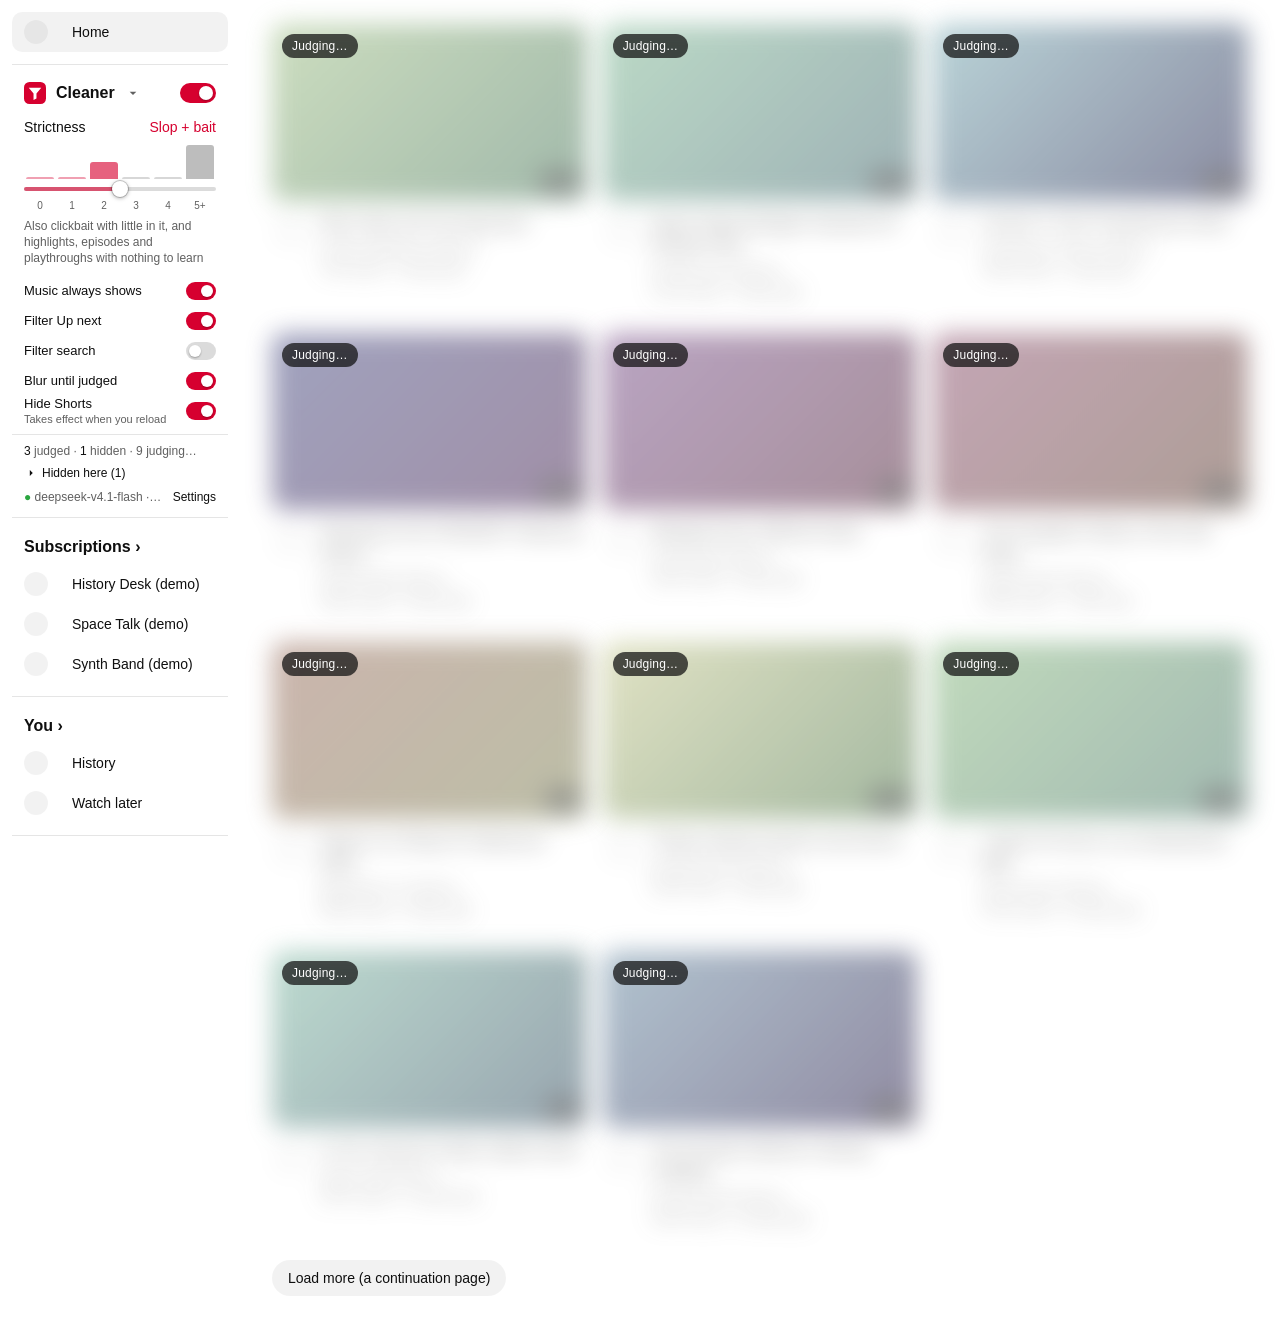
==== dev/mock-youtube.html @ 95308efe "Add YouTube Cleaner extension A Chrome extension that hides YouTube Shorts everywhere and filters ba" ====
<!doctype html>
<html lang="en">
  <head>
    <meta charset="utf-8" />
    <title>YouTube mock (dev)</title>
    <!-- Dev-only: a rough YouTube Home (menu and grid) that runs the real hook, content script, panel and CSS with the
         fake chrome.* API in dev/chrome-shim.js. ?dark for dark mode, ?nokey to see the panel without a key, ?slow for a slow second look. -->
    <link rel="stylesheet" href="/src/content/content.css" />
    <style>
      :root { --bg: #fff; --fg: #0f0f0f; --muted: #606060; --hover: rgba(0, 0, 0, 0.05); --line: rgba(0, 0, 0, 0.1); }
      html[dark] { --bg: #0f0f0f; --fg: #f1f1f1; --muted: #aaa; --hover: rgba(255, 255, 255, 0.1); --line: rgba(255, 255, 255, 0.2); }
      body { margin: 0; background: var(--bg); color: var(--fg); font: 14px/20px Roboto, Arial, sans-serif; }
      ytd-app { display: flex; }
      #guide-inner-content { width: 240px; flex: none; height: 100vh; overflow-y: auto; position: sticky; top: 0; }
      ytd-guide-renderer, ytd-guide-section-renderer, ytd-browse, ytd-rich-item-renderer { display: block; }
      ytd-guide-section-renderer { padding: 12px 0; border-bottom: 1px solid var(--line); margin: 0 12px; }
      ytd-guide-section-renderer h3 { margin: 6px 12px; font-size: 16px; font-weight: 600; }
      .entry { display: flex; align-items: center; gap: 24px; height: 40px; padding: 0 12px; border-radius: 10px; font-weight: 500; }
      .entry.on { background: var(--hover); }
      .entry i { width: 24px; height: 24px; border-radius: 50%; background: var(--hover); }
      ytd-browse { flex: 1; padding: 24px; }
      #contents { display: flex; flex-wrap: wrap; }
      ytd-rich-item-renderer { width: calc(33.333% - 16px); margin: 0 8px 32px; }
      .thumb { display: block; position: relative; aspect-ratio: 16 / 9; border-radius: 12px; background: linear-gradient(135deg, hsl(var(--h) 60% 55%), hsl(calc(var(--h) + 50) 60% 35%)); }
      .dur { position: absolute; right: 8px; bottom: 8px; background: rgba(0, 0, 0, 0.75); color: #fff; font-size: 12px; font-weight: 500; padding: 1px 4px; border-radius: 4px; }
      .details { display: flex; gap: 12px; margin-top: 12px; }
      .avatar { width: 36px; height: 36px; border-radius: 50%; background: var(--hover); flex: none; }
      h3 { margin: 0 0 4px; font-size: 16px; line-height: 22px; font-weight: 500; }
      h3 a, .metadata-row a { color: inherit; text-decoration: none; }
      .metadata-row { color: var(--muted); }
      #more { margin: 0 8px; padding: 8px 16px; border-radius: 18px; border: 0; background: var(--hover); color: var(--fg); font: inherit; cursor: pointer; }
    </style>
  </head>
  <body>
    <ytd-app>
      <div id="guide-inner-content">
        <ytd-guide-renderer>
          <div id="sections">
            <ytd-guide-section-renderer><div class="entry on"><i></i>Home</div></ytd-guide-section-renderer>
            <ytd-guide-section-renderer>
              <h3>Subscriptions ›</h3>
              <div class="entry"><i></i>History Desk (demo)</div>
              <div class="entry"><i></i>Space Talk (demo)</div>
              <div class="entry"><i></i>Synth Band (demo)</div>
            </ytd-guide-section-renderer>
            <ytd-guide-section-renderer>
              <h3>You ›</h3>
              <div class="entry"><i></i>History</div>
              <div class="entry"><i></i>Watch later</div>
            </ytd-guide-section-renderer>
          </div>
        </ytd-guide-renderer>
      </div>
      <ytd-browse page-subtype="home">
        <div id="contents"></div>
        <button id="more" type="button">Load more (a continuation page)</button>
      </ytd-browse>
    </ytd-app>
    <script>
      if (new URLSearchParams(location.search).has('dark')) document.documentElement.setAttribute('dark', '');
      // The content script only judges on YouTube's own paths.
      history.replaceState(null, '', '/' + location.search);
    </script>
    <script src="/dev/chrome-shim.js"></script>
    <script src="/src/page/hook.js"></script>
    <script src="/src/shared/core.js"></script>
    <script src="/src/content/panel.js"></script>
    <script src="/src/content/main.js"></script>
    <script src="/dev/mock-youtube.js"></script>
  </body>
</html>
---- src/content/content.css ----
/* Cards judged below the bar. The grid is a flex wrap, so the rest close up with no gap. */
[data-ytc-hidden] {
  display: none !important;
}

/* Cards waiting for a verdict stay blurred. html[data-ytc-blur] lists the feeds where that's on; the page hook sets it
   before the first paint, and the content script marks each card data-ytc-ok once it's judged. */
:is(
    html[data-ytc-blur~="home"] ytd-browse[page-subtype="home"] ytd-rich-item-renderer,
    html[data-ytc-blur~="watch"] ytd-watch-next-secondary-results-renderer :is(yt-lockup-view-model, ytd-compact-video-renderer),
    html[data-ytc-blur~="search"] ytd-search ytd-video-renderer
  )
  > * {
  transition: filter 0.35s ease, opacity 0.35s ease;
}
:is(
    html[data-ytc-blur~="home"] ytd-browse[page-subtype="home"] ytd-rich-item-renderer,
    html[data-ytc-blur~="watch"] ytd-watch-next-secondary-results-renderer :is(yt-lockup-view-model, ytd-compact-video-renderer),
    html[data-ytc-blur~="search"] ytd-search ytd-video-renderer
  ):not([data-ytc-ok], [data-ytc-hidden]) {
  position: relative;
}
:is(
    html[data-ytc-blur~="home"] ytd-browse[page-subtype="home"] ytd-rich-item-renderer,
    html[data-ytc-blur~="watch"] ytd-watch-next-secondary-results-renderer :is(yt-lockup-view-model, ytd-compact-video-renderer),
    html[data-ytc-blur~="search"] ytd-search ytd-video-renderer
  ):not([data-ytc-ok], [data-ytc-hidden])
  > * {
  filter: blur(12px) saturate(0.4);
  opacity: 0.55;
}
:is(
    html[data-ytc-blur~="home"] ytd-browse[page-subtype="home"] ytd-rich-item-renderer,
    html[data-ytc-blur~="watch"] ytd-watch-next-secondary-results-renderer :is(yt-lockup-view-model, ytd-compact-video-renderer),
    html[data-ytc-blur~="search"] ytd-search ytd-video-renderer
  ):not([data-ytc-ok], [data-ytc-hidden])::after {
  content: "Judging…";
  position: absolute;
  top: 10px;
  left: 10px;
  z-index: 2;
  padding: 4px 10px;
  border-radius: 999px;
  background: rgba(15, 15, 15, 0.72);
  color: #fff;
  font: 500 12px/16px Roboto, Arial, sans-serif;
  letter-spacing: 0.2px;
  pointer-events: none;
  animation: ytc-pulse 1.4s ease-in-out infinite;
}
@keyframes ytc-pulse {
  50% {
    opacity: 0.55;
  }
}

/* Shorts the page hook couldn't drop from the data (html[data-ytc-shorts] is set while "Hide Shorts" is on). */
html[data-ytc-shorts] ytd-reel-shelf-renderer,
html[data-ytc-shorts] ytd-rich-shelf-renderer[is-shorts],
html[data-ytc-shorts] ytd-rich-section-renderer:has(ytd-rich-shelf-renderer[is-shorts]),
html[data-ytc-shorts] ytd-rich-section-renderer:has(ytm-shorts-lockup-view-model),
html[data-ytc-shorts] grid-shelf-view-model:has(ytm-shorts-lockup-view-model),
html[data-ytc-shorts] ytd-rich-item-renderer:has(ytm-shorts-lockup-view-model),
html[data-ytc-shorts] ytm-shorts-lockup-view-model-v2,
html[data-ytc-shorts] ytm-shorts-lockup-view-model,
html[data-ytc-shorts] ytd-video-renderer:has(a[href^="/shorts/"]),
html[data-ytc-shorts] ytd-guide-entry-renderer:has(a[href^="/shorts"]),
html[data-ytc-shorts] ytd-mini-guide-entry-renderer:has(a[href^="/shorts"]),
html[data-ytc-shorts] yt-tab-shape[tab-title="Shorts"] {
  display: none !important;
}
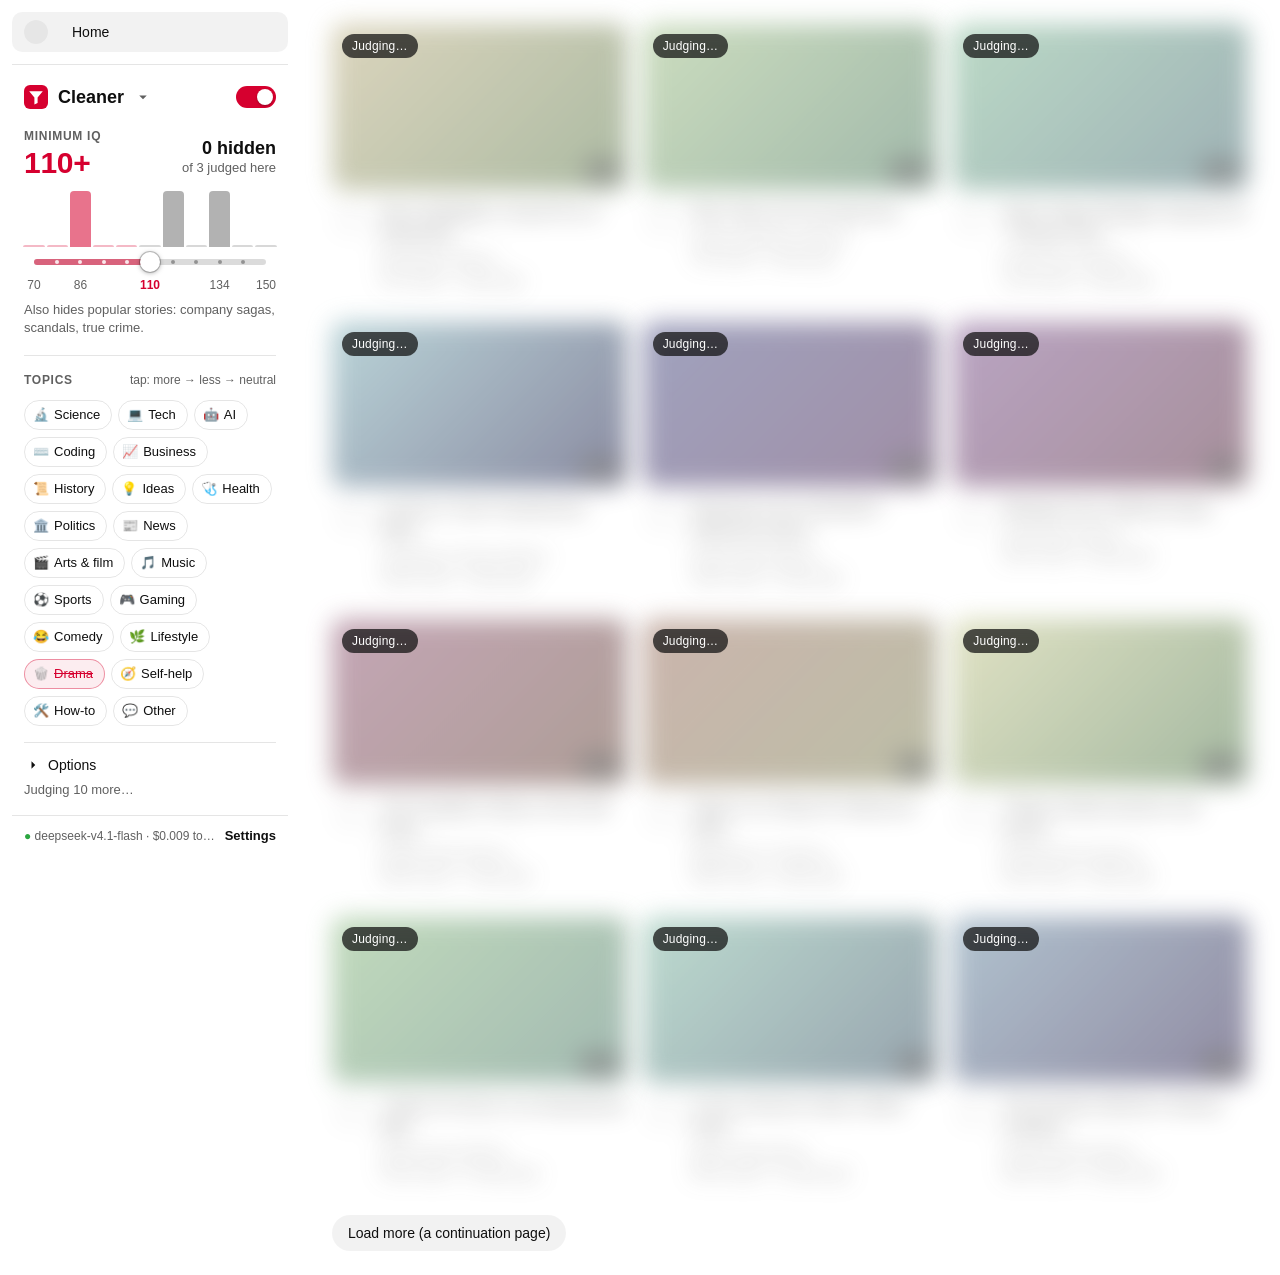
==== commit 19154312: "Replace strictness with an IQ slider, add topic weights and IQ badges The strictness slider only cut" ====
--- a/dev/mock-youtube.html
+++ b/dev/mock-youtube.html
@@ -11,7 +11,9 @@
       html[dark] { --bg: #0f0f0f; --fg: #f1f1f1; --muted: #aaa; --hover: rgba(255, 255, 255, 0.1); --line: rgba(255, 255, 255, 0.2); }
       body { margin: 0; background: var(--bg); color: var(--fg); font: 14px/20px Roboto, Arial, sans-serif; }
       ytd-app { display: flex; }
-      #guide-inner-content { width: 240px; flex: none; height: 100vh; overflow-y: auto; position: sticky; top: 0; }
+      ytd-app { --app-drawer-width: 240px; }
+      #guide-inner-content { width: var(--app-drawer-width); flex: none; height: 100vh; overflow-y: auto; position: sticky; top: 0; }
+      #footer { padding: 12px 24px; color: var(--muted); font-size: 12px; }
       ytd-guide-renderer, ytd-guide-section-renderer, ytd-browse, ytd-rich-item-renderer { display: block; }
       ytd-guide-section-renderer { padding: 12px 0; border-bottom: 1px solid var(--line); margin: 0 12px; }
       ytd-guide-section-renderer h3 { margin: 6px 12px; font-size: 16px; font-weight: 600; }
@@ -48,7 +50,13 @@
               <div class="entry"><i></i>History</div>
               <div class="entry"><i></i>Watch later</div>
             </ytd-guide-section-renderer>
+            <ytd-guide-section-renderer>
+              <h3>Explore</h3>
+              <div class="entry"><i></i>Music</div>
+              <div class="entry"><i></i>Gaming</div>
+            </ytd-guide-section-renderer>
           </div>
+          <div id="footer">About Press Copyright Contact us Creators Advertise Developers</div>
         </ytd-guide-renderer>
       </div>
       <ytd-browse page-subtype="home">
--- a/src/content/content.css
+++ b/src/content/content.css
@@ -54,6 +54,59 @@
   }
 }
 
+/* The video's IQ in the thumbnail's top-right corner. The content script puts the text in --ytc-iq on the card and
+   data-ytc-badge (low, mid, high or music) on it; the thumbnail draws it, so no element is added to YouTube's markup.
+   It fades on hover, where YouTube puts its own preview controls. */
+[data-ytc-badge] :is(yt-thumbnail-view-model, ytd-thumbnail)::after {
+  content: var(--ytc-iq);
+  position: absolute;
+  top: 8px;
+  right: 8px;
+  z-index: 3;
+  padding: 2px 7px;
+  border-radius: 6px;
+  background: rgba(15, 15, 15, 0.78);
+  color: #fff;
+  font: 600 12px/16px Roboto, Arial, sans-serif;
+  letter-spacing: 0.2px;
+  font-variant-numeric: tabular-nums;
+  pointer-events: none;
+  transition: opacity 0.15s ease;
+}
+[data-ytc-badge="high"] :is(yt-thumbnail-view-model, ytd-thumbnail)::after {
+  background: rgba(6, 95, 212, 0.92);
+}
+[data-ytc-badge="low"] :is(yt-thumbnail-view-model, ytd-thumbnail)::after {
+  background: rgba(15, 15, 15, 0.6);
+  color: rgba(255, 255, 255, 0.85);
+}
+[data-ytc-badge]:hover :is(yt-thumbnail-view-model, ytd-thumbnail)::after {
+  opacity: 0;
+}
+/* Up next has small thumbnails. */
+ytd-watch-next-secondary-results-renderer [data-ytc-badge] :is(yt-thumbnail-view-model, ytd-thumbnail)::after {
+  top: 4px;
+  right: 4px;
+  padding: 1px 5px;
+  border-radius: 4px;
+  font-size: 11px;
+  line-height: 15px;
+}
+
+/* The panel takes over YouTube's left menu: the menu gets wider (the page moves over with it) and every section below
+   the panel, plus the footer, is hidden. Home stays above it. html[data-ytc-menu] is set before the first paint. */
+html[data-ytc-menu] ytd-app {
+  --ytd-persistent-guide-width: 300px !important;
+  --app-drawer-width: 300px !important;
+}
+html[data-ytc-menu] tp-yt-app-drawer#guide {
+  --app-drawer-width: 300px !important;
+}
+html[data-ytc-menu] ytd-guide-renderer #sections > ytc-panel ~ *,
+html[data-ytc-menu] ytd-guide-renderer #footer {
+  display: none !important;
+}
+
 /* Shorts the page hook couldn't drop from the data (html[data-ytc-shorts] is set while "Hide Shorts" is on). */
 html[data-ytc-shorts] ytd-reel-shelf-renderer,
 html[data-ytc-shorts] ytd-rich-shelf-renderer[is-shorts],
